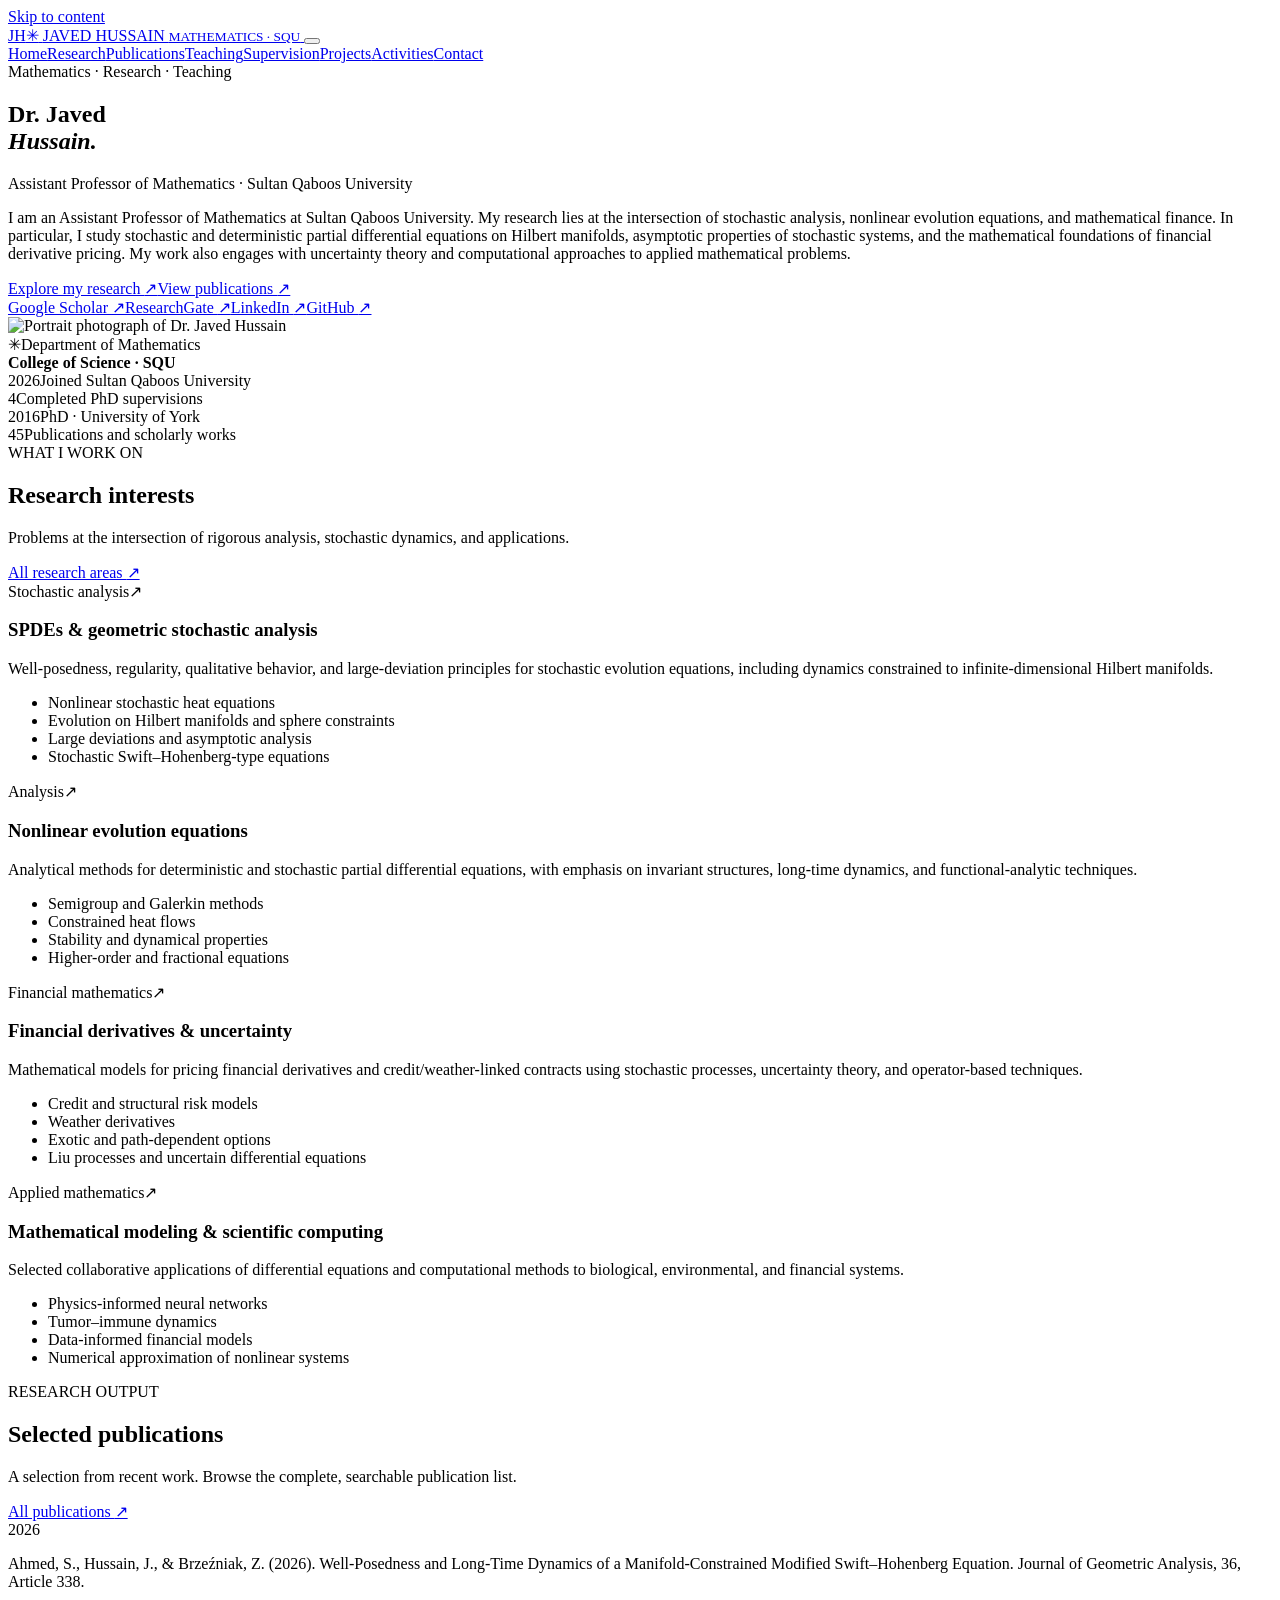
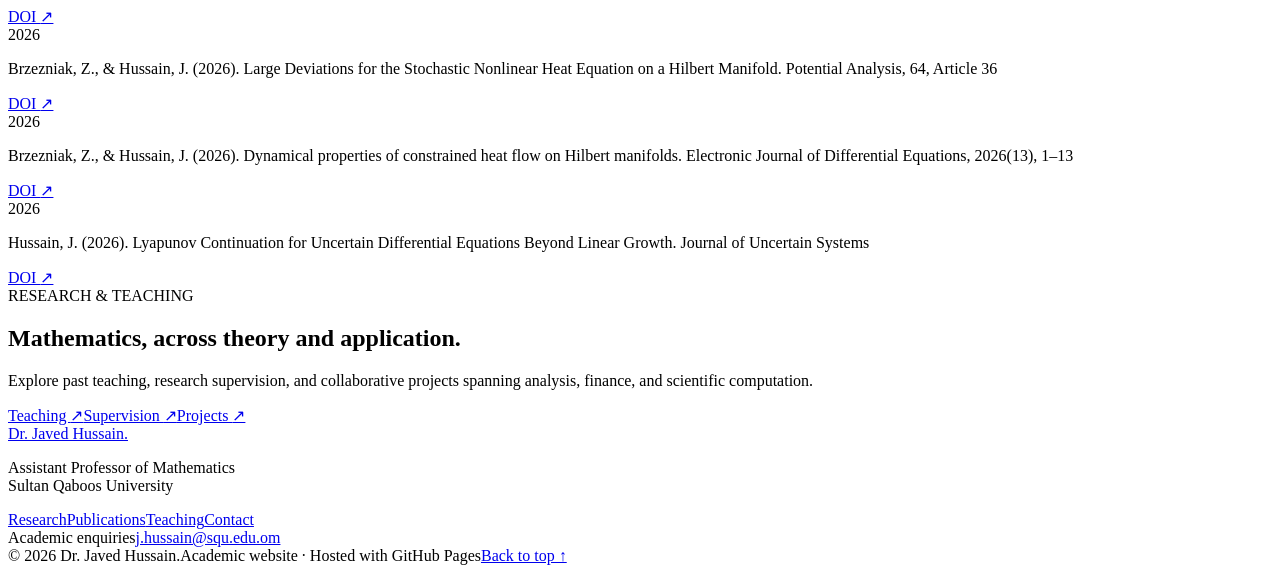
==== index.html @ 92d04ea2 "Add files via upload" ====
<!doctype html>
<html lang="en">
<head>
  <meta charset="utf-8">
  <meta name="viewport" content="width=device-width, initial-scale=1">
  <meta name="theme-color" content="#193244">
  <meta name="description" content="Academic homepage of Dr. Javed Hussain, Assistant Professor of Mathematics at Sultan Qaboos University.">
  <meta property="og:type" content="website">
  <meta property="og:title" content="Home | Dr. Javed Hussain">
  <meta property="og:description" content="Academic homepage of Dr. Javed Hussain, Assistant Professor of Mathematics at Sultan Qaboos University.">
  <meta property="og:image" content="assets/javed-photo.webp">
  <title>Home | Dr. Javed Hussain</title>
  <link rel="icon" href="assets/favicon.svg" type="image/svg+xml">
  <link rel="stylesheet" href="assets/styles.css">
  <script src="assets/main.js" defer></script>
</head>
<body>
  <a class="skip-link" href="#main">Skip to content</a>
  <header class="site-header" id="top">
    <div class="container nav-inner">
      <a class="brand" href="index.html" aria-label="Dr. Javed Hussain, home">
        <span class="brand-monogram">JH<span class="brand-star">✳</span></span>
        <span class="brand-name">JAVED HUSSAIN <small>MATHEMATICS · SQU</small></span>
      </a>
      <button class="menu-toggle" id="menu-toggle" type="button" aria-controls="primary-nav" aria-expanded="false" aria-label="Open navigation"><span></span><span></span><span></span></button>
      <nav class="primary-nav" id="primary-nav" aria-label="Primary navigation">
      <a href="index.html" aria-current="page">Home</a><a href="research.html" >Research</a><a href="publications.html" >Publications</a><a href="teaching.html" >Teaching</a><a href="supervision.html" >Supervision</a><a href="projects.html" >Projects</a><a href="activities.html" >Activities</a><a href="contact.html" >Contact</a>
      </nav>
    </div>
  </header>
  <main id="main"><section class="home-hero"><div class="container hero-grid"><div class="hero-copy"><div class="topline"><span class="live-dot"></span> Mathematics · Research · Teaching</div><h1>Dr. Javed<br><em>Hussain.</em></h1><p class="hero-role">Assistant Professor of Mathematics <span class="dotsep">·</span> Sultan Qaboos University</p><p class="hero-description">I am an Assistant Professor of Mathematics at Sultan Qaboos University. My research lies at the intersection of stochastic analysis, nonlinear evolution equations, and mathematical finance. In particular, I study stochastic and deterministic partial differential equations on Hilbert manifolds, asymptotic properties of stochastic systems, and the mathematical foundations of financial derivative pricing. My work also engages with uncertainty theory and computational approaches to applied mathematical problems.</p><div class="hero-actions"><a class="button button-dark" href="research.html">Explore my research <span aria-hidden="true">↗</span></a><a class="button button-outline" href="publications.html">View publications <span aria-hidden="true">↗</span></a></div><div class="profile-row"><a class="mini-link" target="_blank" rel="noopener noreferrer" href="https://scholar.google.com/citations?user=ZGvcNO0AAAAJ&amp;hl=en">Google Scholar <span aria-hidden="true">↗</span></a><a class="mini-link" target="_blank" rel="noopener noreferrer" href="https://www.researchgate.net/profile/Javed-Hussain-6?ev=hdr_xprf">ResearchGate <span aria-hidden="true">↗</span></a><a class="mini-link" target="_blank" rel="noopener noreferrer" href="https://pk.linkedin.com/in/javed-hussain-95b92621">LinkedIn <span aria-hidden="true">↗</span></a><a class="mini-link" target="_blank" rel="noopener noreferrer" href="https://github.com/indusraxin-hue">GitHub <span aria-hidden="true">↗</span></a></div></div><div class="hero-art"><div class="portrait-backdrop"></div><div class="portrait-frame"><img src="assets/javed-photo.webp" width="320" height="350" alt="Portrait photograph of Dr. Javed Hussain" loading="eager"></div><div class="portrait-caption"><span class="caption-mark">✳</span><span>Department of Mathematics<br><strong>College of Science · SQU</strong></span></div></div></div></section><section class="facts-strip"><div class="container fact-grid"><div class="fact"><span class="fact-big">2026</span><span>Joined Sultan Qaboos University</span></div><div class="fact"><span class="fact-big">4</span><span>Completed PhD supervisions</span></div><div class="fact"><span class="fact-big">2016</span><span>PhD · University of York</span></div><div class="fact"><span class="fact-big">45</span><span>Publications and scholarly works</span></div></div></section><section class="container section-spacing"><div class="section-head"><div><span class="eyebrow">WHAT I WORK ON</span><h2>Research interests</h2><p>Problems at the intersection of rigorous analysis, stochastic dynamics, and applications.</p></div><a class="text-link" href="research.html">All research areas <span aria-hidden="true">↗</span></a></div><div class="grid-two"><article class="topic-card" id="stochastic"><div class="topic-top"><span class="chip">Stochastic analysis</span><span class="topic-mark" aria-hidden="true">↗</span></div><h3>SPDEs &amp; geometric stochastic analysis</h3><p>Well-posedness, regularity, qualitative behavior, and large-deviation principles for stochastic evolution equations, including dynamics constrained to infinite-dimensional Hilbert manifolds.</p><ul class="check-list"><li>Nonlinear stochastic heat equations</li><li>Evolution on Hilbert manifolds and sphere constraints</li><li>Large deviations and asymptotic analysis</li><li>Stochastic Swift–Hohenberg-type equations</li></ul></article><article class="topic-card" id="evolution"><div class="topic-top"><span class="chip">Analysis</span><span class="topic-mark" aria-hidden="true">↗</span></div><h3>Nonlinear evolution equations</h3><p>Analytical methods for deterministic and stochastic partial differential equations, with emphasis on invariant structures, long-time dynamics, and functional-analytic techniques.</p><ul class="check-list"><li>Semigroup and Galerkin methods</li><li>Constrained heat flows</li><li>Stability and dynamical properties</li><li>Higher-order and fractional equations</li></ul></article><article class="topic-card" id="finance"><div class="topic-top"><span class="chip">Financial mathematics</span><span class="topic-mark" aria-hidden="true">↗</span></div><h3>Financial derivatives &amp; uncertainty</h3><p>Mathematical models for pricing financial derivatives and credit/weather-linked contracts using stochastic processes, uncertainty theory, and operator-based techniques.</p><ul class="check-list"><li>Credit and structural risk models</li><li>Weather derivatives</li><li>Exotic and path-dependent options</li><li>Liu processes and uncertain differential equations</li></ul></article><article class="topic-card" id="computing"><div class="topic-top"><span class="chip">Applied mathematics</span><span class="topic-mark" aria-hidden="true">↗</span></div><h3>Mathematical modeling &amp; scientific computing</h3><p>Selected collaborative applications of differential equations and computational methods to biological, environmental, and financial systems.</p><ul class="check-list"><li>Physics-informed neural networks</li><li>Tumor–immune dynamics</li><li>Data-informed financial models</li><li>Numerical approximation of nonlinear systems</li></ul></article></div></section><section class="section-tint"><div class="container section-spacing"><div class="section-head"><div><span class="eyebrow">RESEARCH OUTPUT</span><h2>Selected publications</h2><p>A selection from recent work. Browse the complete, searchable publication list.</p></div><a class="text-link" href="publications.html">All publications <span aria-hidden="true">↗</span></a></div><div class="pub-list"><article class="pub-entry" data-year="2026" data-search="ahmed, s., hussain, j., &amp; brzeźniak, z. (2026). well-posedness and long-time dynamics of a manifold-constrained modified swift–hohenberg equation. journal of geometric analysis, 36, article 338."><div class="pub-year">2026</div><div class="pub-main"><p>Ahmed, S., Hussain, J., &amp; Brzeźniak, Z. (2026). Well-Posedness and Long-Time Dynamics of a Manifold-Constrained Modified Swift–Hohenberg Equation. Journal of Geometric Analysis, 36, Article 338.</p><div class="entry-actions"><a class="mini-link" target="_blank" rel="noopener noreferrer" href="https://doi.org/10.1007/s12220-026-02590-y">DOI <span aria-hidden="true">↗</span></a></div></div></article><article class="pub-entry" data-year="2026" data-search="brzezniak, z., &amp; hussain, j. (2026). large deviations for the stochastic nonlinear heat equation on a hilbert manifold. potential analysis, 64, article 36"><div class="pub-year">2026</div><div class="pub-main"><p>Brzezniak, Z., &amp; Hussain, J. (2026). Large Deviations for the Stochastic Nonlinear Heat Equation on a Hilbert Manifold. Potential Analysis, 64, Article 36</p><div class="entry-actions"><a class="mini-link" target="_blank" rel="noopener noreferrer" href="https://doi.org/10.1007/s11118-025-10269-2">DOI <span aria-hidden="true">↗</span></a></div></div></article><article class="pub-entry" data-year="2026" data-search="brzezniak, z., &amp; hussain, j. (2026). dynamical properties of constrained heat flow on hilbert manifolds. electronic journal of differential equations, 2026(13), 1–13"><div class="pub-year">2026</div><div class="pub-main"><p>Brzezniak, Z., &amp; Hussain, J. (2026). Dynamical properties of constrained heat flow on Hilbert manifolds. Electronic Journal of Differential Equations, 2026(13), 1–13</p><div class="entry-actions"><a class="mini-link" target="_blank" rel="noopener noreferrer" href="https://doi.org/10.58997/ejde.2026.13">DOI <span aria-hidden="true">↗</span></a></div></div></article><article class="pub-entry" data-year="2026" data-search="hussain, j. (2026). lyapunov continuation for uncertain differential equations beyond linear growth. journal of uncertain systems"><div class="pub-year">2026</div><div class="pub-main"><p>Hussain, J. (2026). Lyapunov Continuation for Uncertain Differential Equations Beyond Linear Growth. Journal of Uncertain Systems</p><div class="entry-actions"><a class="mini-link" target="_blank" rel="noopener noreferrer" href="https://doi.org/10.1142/S1752890926500212">DOI <span aria-hidden="true">↗</span></a></div></div></article></div></div></section><section class="container section-spacing"><div class="split-callout"><div><span class="eyebrow">RESEARCH & TEACHING</span><h2>Mathematics, across theory and application.</h2><p>Explore past teaching, research supervision, and collaborative projects spanning analysis, finance, and scientific computation.</p></div><div class="callout-links"><a class="callout-link" href="teaching.html">Teaching <span aria-hidden="true">↗</span></a><a class="callout-link" href="supervision.html">Supervision <span aria-hidden="true">↗</span></a><a class="callout-link" href="projects.html">Projects <span aria-hidden="true">↗</span></a></div></div></section></main>
  <footer class="site-footer">
    <div class="container footer-top"><div><a class="footer-name" href="index.html">Dr. Javed Hussain<span class="dot">.</span></a><p>Assistant Professor of Mathematics<br>Sultan Qaboos University</p></div><div class="footer-links"><a href="research.html">Research</a><a href="publications.html">Publications</a><a href="teaching.html">Teaching</a><a href="contact.html">Contact</a></div><div class="footer-contact"><span>Academic enquiries</span><a href="mailto:j.hussain@squ.edu.om">j.hussain@squ.edu.om</a></div></div>
    <div class="container footer-bottom"><span>© <span id="year">2026</span> Dr. Javed Hussain.</span><span>Academic website · Hosted with GitHub Pages</span><a href="#top">Back to top ↑</a></div>
  </footer>
</body>
</html>
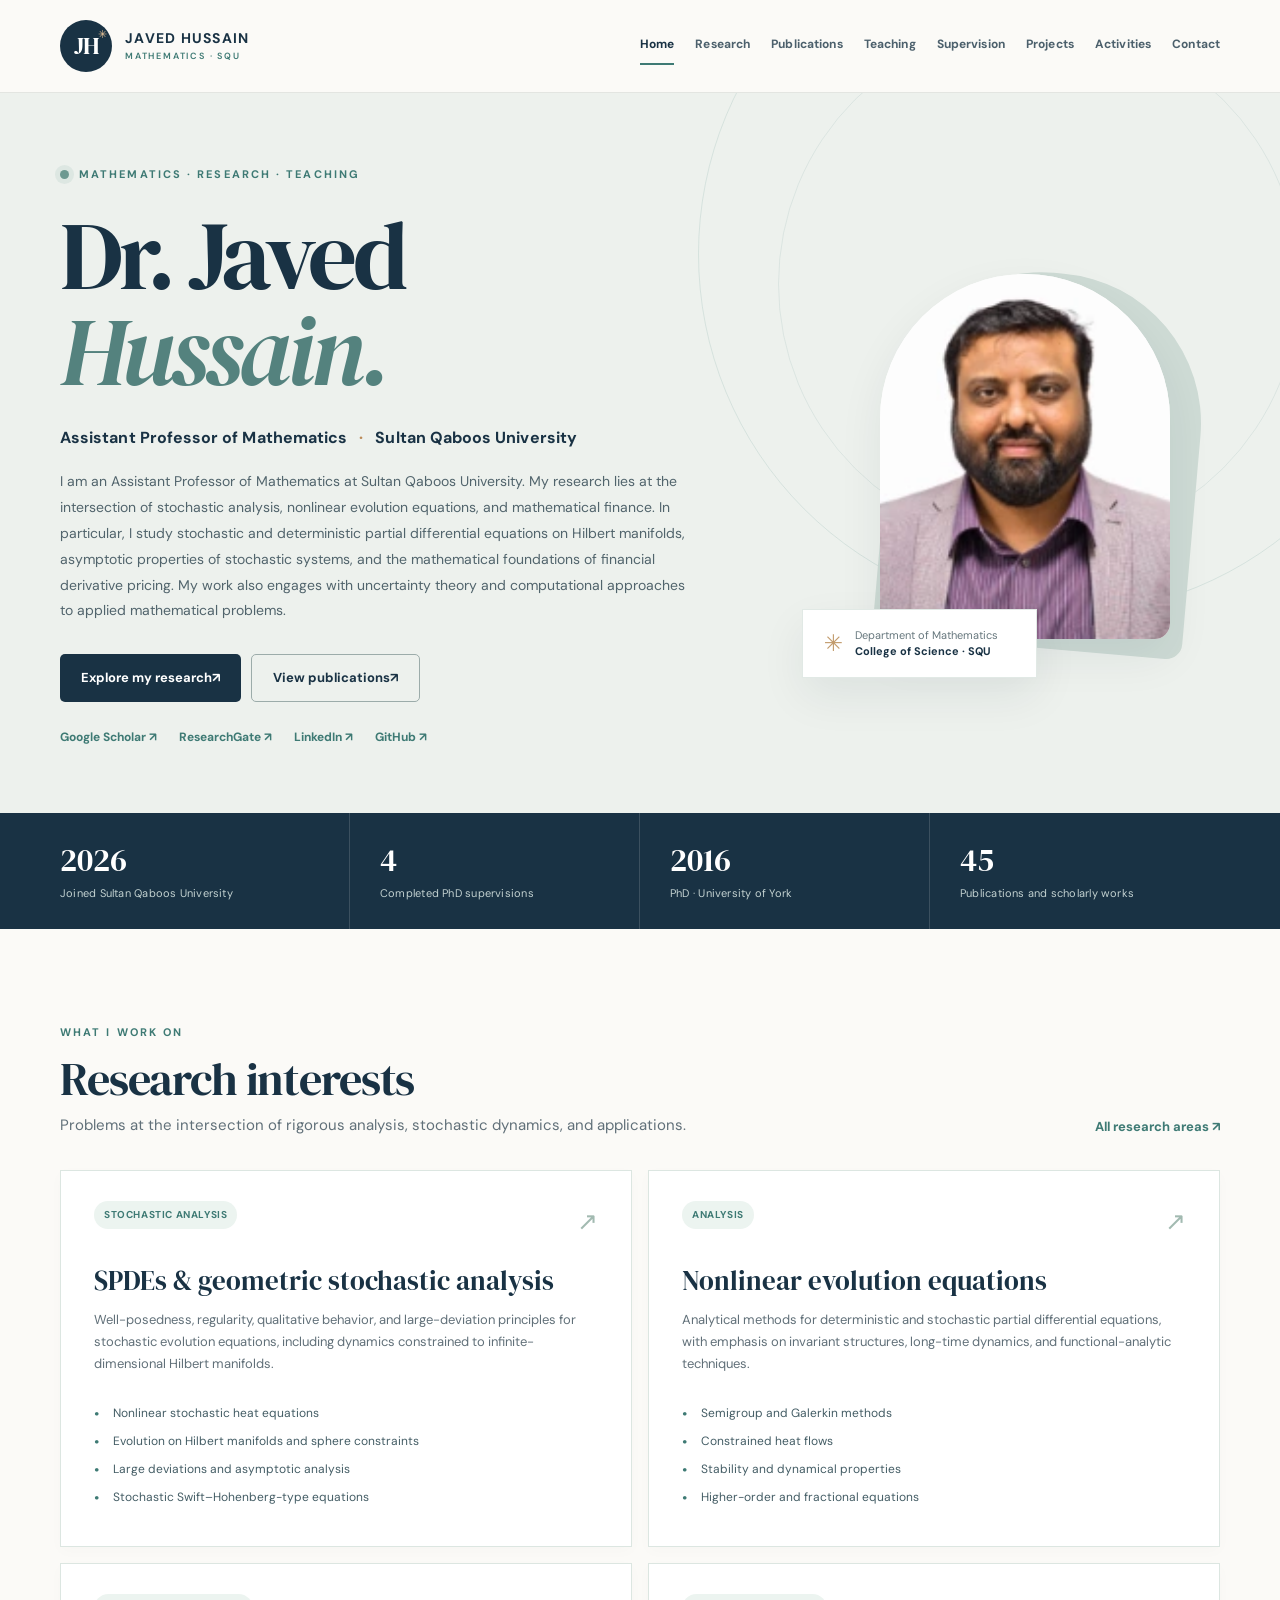
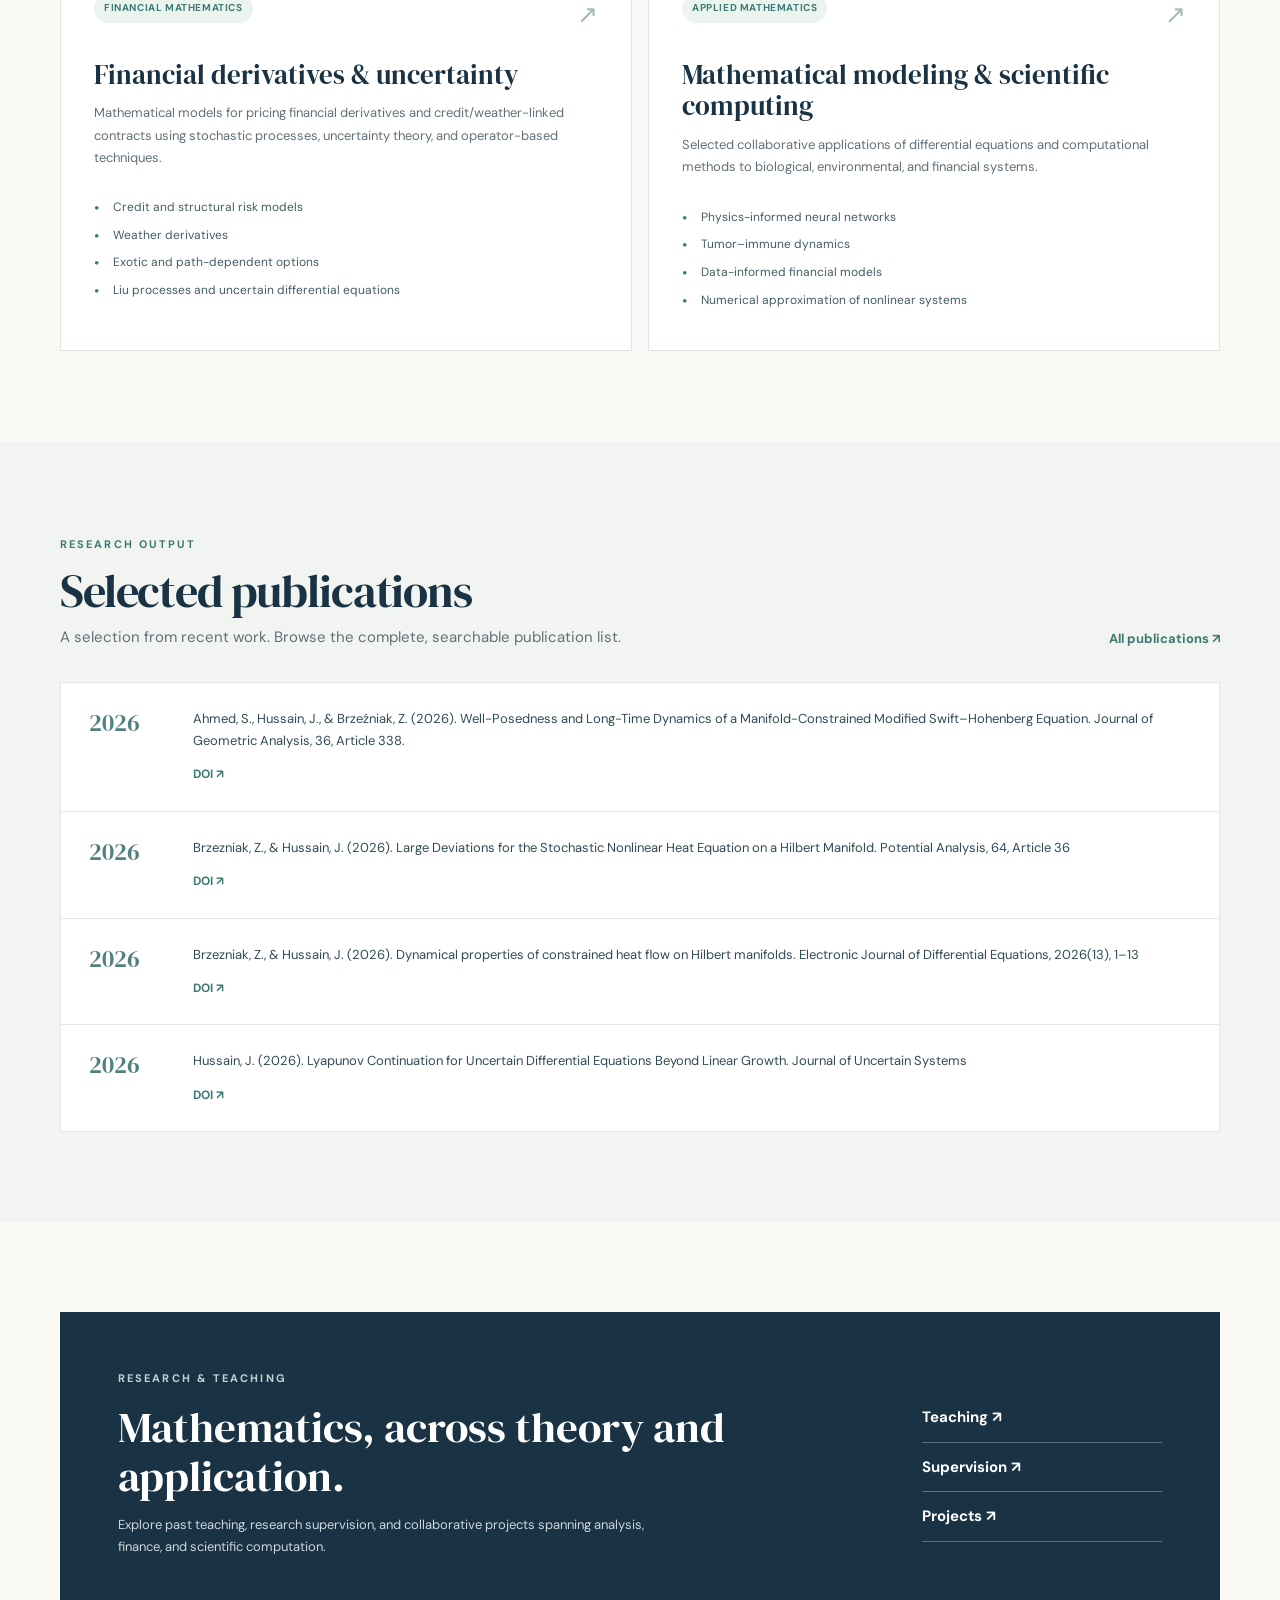
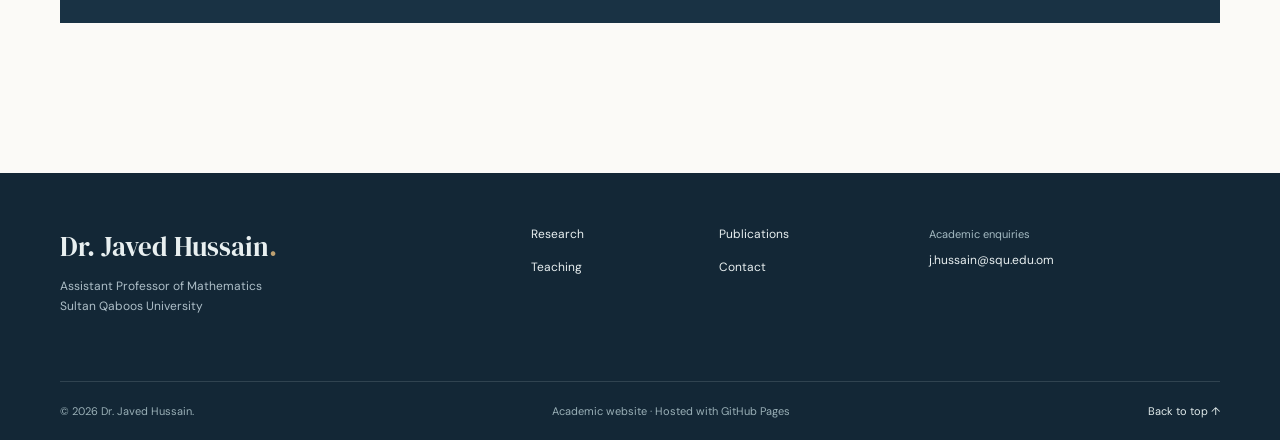
==== commit 1dbf6fc3: "Add files via upload" ====
--- a/index.html
+++ b/index.html
@@ -8,11 +8,11 @@
   <meta property="og:type" content="website">
   <meta property="og:title" content="Home | Dr. Javed Hussain">
   <meta property="og:description" content="Academic homepage of Dr. Javed Hussain, Assistant Professor of Mathematics at Sultan Qaboos University.">
-  <meta property="og:image" content="assets/javed-photo.webp">
+  <meta property="og:image" content="./javed-photo.webp">
   <title>Home | Dr. Javed Hussain</title>
-  <link rel="icon" href="assets/favicon.svg" type="image/svg+xml">
-  <link rel="stylesheet" href="assets/styles.css">
-  <script src="assets/main.js" defer></script>
+  <link rel="icon" href="./favicon.svg" type="image/svg+xml">
+  <link rel="stylesheet" href="./styles.css">
+  <script src="./main.js" defer></script>
 </head>
 <body>
   <a class="skip-link" href="#main">Skip to content</a>
@@ -28,7 +28,7 @@
       </nav>
     </div>
   </header>
-  <main id="main"><section class="home-hero"><div class="container hero-grid"><div class="hero-copy"><div class="topline"><span class="live-dot"></span> Mathematics · Research · Teaching</div><h1>Dr. Javed<br><em>Hussain.</em></h1><p class="hero-role">Assistant Professor of Mathematics <span class="dotsep">·</span> Sultan Qaboos University</p><p class="hero-description">I am an Assistant Professor of Mathematics at Sultan Qaboos University. My research lies at the intersection of stochastic analysis, nonlinear evolution equations, and mathematical finance. In particular, I study stochastic and deterministic partial differential equations on Hilbert manifolds, asymptotic properties of stochastic systems, and the mathematical foundations of financial derivative pricing. My work also engages with uncertainty theory and computational approaches to applied mathematical problems.</p><div class="hero-actions"><a class="button button-dark" href="research.html">Explore my research <span aria-hidden="true">↗</span></a><a class="button button-outline" href="publications.html">View publications <span aria-hidden="true">↗</span></a></div><div class="profile-row"><a class="mini-link" target="_blank" rel="noopener noreferrer" href="https://scholar.google.com/citations?user=ZGvcNO0AAAAJ&amp;hl=en">Google Scholar <span aria-hidden="true">↗</span></a><a class="mini-link" target="_blank" rel="noopener noreferrer" href="https://www.researchgate.net/profile/Javed-Hussain-6?ev=hdr_xprf">ResearchGate <span aria-hidden="true">↗</span></a><a class="mini-link" target="_blank" rel="noopener noreferrer" href="https://pk.linkedin.com/in/javed-hussain-95b92621">LinkedIn <span aria-hidden="true">↗</span></a><a class="mini-link" target="_blank" rel="noopener noreferrer" href="https://github.com/indusraxin-hue">GitHub <span aria-hidden="true">↗</span></a></div></div><div class="hero-art"><div class="portrait-backdrop"></div><div class="portrait-frame"><img src="assets/javed-photo.webp" width="320" height="350" alt="Portrait photograph of Dr. Javed Hussain" loading="eager"></div><div class="portrait-caption"><span class="caption-mark">✳</span><span>Department of Mathematics<br><strong>College of Science · SQU</strong></span></div></div></div></section><section class="facts-strip"><div class="container fact-grid"><div class="fact"><span class="fact-big">2026</span><span>Joined Sultan Qaboos University</span></div><div class="fact"><span class="fact-big">4</span><span>Completed PhD supervisions</span></div><div class="fact"><span class="fact-big">2016</span><span>PhD · University of York</span></div><div class="fact"><span class="fact-big">45</span><span>Publications and scholarly works</span></div></div></section><section class="container section-spacing"><div class="section-head"><div><span class="eyebrow">WHAT I WORK ON</span><h2>Research interests</h2><p>Problems at the intersection of rigorous analysis, stochastic dynamics, and applications.</p></div><a class="text-link" href="research.html">All research areas <span aria-hidden="true">↗</span></a></div><div class="grid-two"><article class="topic-card" id="stochastic"><div class="topic-top"><span class="chip">Stochastic analysis</span><span class="topic-mark" aria-hidden="true">↗</span></div><h3>SPDEs &amp; geometric stochastic analysis</h3><p>Well-posedness, regularity, qualitative behavior, and large-deviation principles for stochastic evolution equations, including dynamics constrained to infinite-dimensional Hilbert manifolds.</p><ul class="check-list"><li>Nonlinear stochastic heat equations</li><li>Evolution on Hilbert manifolds and sphere constraints</li><li>Large deviations and asymptotic analysis</li><li>Stochastic Swift–Hohenberg-type equations</li></ul></article><article class="topic-card" id="evolution"><div class="topic-top"><span class="chip">Analysis</span><span class="topic-mark" aria-hidden="true">↗</span></div><h3>Nonlinear evolution equations</h3><p>Analytical methods for deterministic and stochastic partial differential equations, with emphasis on invariant structures, long-time dynamics, and functional-analytic techniques.</p><ul class="check-list"><li>Semigroup and Galerkin methods</li><li>Constrained heat flows</li><li>Stability and dynamical properties</li><li>Higher-order and fractional equations</li></ul></article><article class="topic-card" id="finance"><div class="topic-top"><span class="chip">Financial mathematics</span><span class="topic-mark" aria-hidden="true">↗</span></div><h3>Financial derivatives &amp; uncertainty</h3><p>Mathematical models for pricing financial derivatives and credit/weather-linked contracts using stochastic processes, uncertainty theory, and operator-based techniques.</p><ul class="check-list"><li>Credit and structural risk models</li><li>Weather derivatives</li><li>Exotic and path-dependent options</li><li>Liu processes and uncertain differential equations</li></ul></article><article class="topic-card" id="computing"><div class="topic-top"><span class="chip">Applied mathematics</span><span class="topic-mark" aria-hidden="true">↗</span></div><h3>Mathematical modeling &amp; scientific computing</h3><p>Selected collaborative applications of differential equations and computational methods to biological, environmental, and financial systems.</p><ul class="check-list"><li>Physics-informed neural networks</li><li>Tumor–immune dynamics</li><li>Data-informed financial models</li><li>Numerical approximation of nonlinear systems</li></ul></article></div></section><section class="section-tint"><div class="container section-spacing"><div class="section-head"><div><span class="eyebrow">RESEARCH OUTPUT</span><h2>Selected publications</h2><p>A selection from recent work. Browse the complete, searchable publication list.</p></div><a class="text-link" href="publications.html">All publications <span aria-hidden="true">↗</span></a></div><div class="pub-list"><article class="pub-entry" data-year="2026" data-search="ahmed, s., hussain, j., &amp; brzeźniak, z. (2026). well-posedness and long-time dynamics of a manifold-constrained modified swift–hohenberg equation. journal of geometric analysis, 36, article 338."><div class="pub-year">2026</div><div class="pub-main"><p>Ahmed, S., Hussain, J., &amp; Brzeźniak, Z. (2026). Well-Posedness and Long-Time Dynamics of a Manifold-Constrained Modified Swift–Hohenberg Equation. Journal of Geometric Analysis, 36, Article 338.</p><div class="entry-actions"><a class="mini-link" target="_blank" rel="noopener noreferrer" href="https://doi.org/10.1007/s12220-026-02590-y">DOI <span aria-hidden="true">↗</span></a></div></div></article><article class="pub-entry" data-year="2026" data-search="brzezniak, z., &amp; hussain, j. (2026). large deviations for the stochastic nonlinear heat equation on a hilbert manifold. potential analysis, 64, article 36"><div class="pub-year">2026</div><div class="pub-main"><p>Brzezniak, Z., &amp; Hussain, J. (2026). Large Deviations for the Stochastic Nonlinear Heat Equation on a Hilbert Manifold. Potential Analysis, 64, Article 36</p><div class="entry-actions"><a class="mini-link" target="_blank" rel="noopener noreferrer" href="https://doi.org/10.1007/s11118-025-10269-2">DOI <span aria-hidden="true">↗</span></a></div></div></article><article class="pub-entry" data-year="2026" data-search="brzezniak, z., &amp; hussain, j. (2026). dynamical properties of constrained heat flow on hilbert manifolds. electronic journal of differential equations, 2026(13), 1–13"><div class="pub-year">2026</div><div class="pub-main"><p>Brzezniak, Z., &amp; Hussain, J. (2026). Dynamical properties of constrained heat flow on Hilbert manifolds. Electronic Journal of Differential Equations, 2026(13), 1–13</p><div class="entry-actions"><a class="mini-link" target="_blank" rel="noopener noreferrer" href="https://doi.org/10.58997/ejde.2026.13">DOI <span aria-hidden="true">↗</span></a></div></div></article><article class="pub-entry" data-year="2026" data-search="hussain, j. (2026). lyapunov continuation for uncertain differential equations beyond linear growth. journal of uncertain systems"><div class="pub-year">2026</div><div class="pub-main"><p>Hussain, J. (2026). Lyapunov Continuation for Uncertain Differential Equations Beyond Linear Growth. Journal of Uncertain Systems</p><div class="entry-actions"><a class="mini-link" target="_blank" rel="noopener noreferrer" href="https://doi.org/10.1142/S1752890926500212">DOI <span aria-hidden="true">↗</span></a></div></div></article></div></div></section><section class="container section-spacing"><div class="split-callout"><div><span class="eyebrow">RESEARCH & TEACHING</span><h2>Mathematics, across theory and application.</h2><p>Explore past teaching, research supervision, and collaborative projects spanning analysis, finance, and scientific computation.</p></div><div class="callout-links"><a class="callout-link" href="teaching.html">Teaching <span aria-hidden="true">↗</span></a><a class="callout-link" href="supervision.html">Supervision <span aria-hidden="true">↗</span></a><a class="callout-link" href="projects.html">Projects <span aria-hidden="true">↗</span></a></div></div></section></main>
+  <main id="main"><section class="home-hero"><div class="container hero-grid"><div class="hero-copy"><div class="topline"><span class="live-dot"></span> Mathematics · Research · Teaching</div><h1>Dr. Javed<br><em>Hussain.</em></h1><p class="hero-role">Assistant Professor of Mathematics <span class="dotsep">·</span> Sultan Qaboos University</p><p class="hero-description">I am an Assistant Professor of Mathematics at Sultan Qaboos University. My research lies at the intersection of stochastic analysis, nonlinear evolution equations, and mathematical finance. In particular, I study stochastic and deterministic partial differential equations on Hilbert manifolds, asymptotic properties of stochastic systems, and the mathematical foundations of financial derivative pricing. My work also engages with uncertainty theory and computational approaches to applied mathematical problems.</p><div class="hero-actions"><a class="button button-dark" href="research.html">Explore my research <span aria-hidden="true">↗</span></a><a class="button button-outline" href="publications.html">View publications <span aria-hidden="true">↗</span></a></div><div class="profile-row"><a class="mini-link" target="_blank" rel="noopener noreferrer" href="https://scholar.google.com/citations?user=ZGvcNO0AAAAJ&amp;hl=en">Google Scholar <span aria-hidden="true">↗</span></a><a class="mini-link" target="_blank" rel="noopener noreferrer" href="https://www.researchgate.net/profile/Javed-Hussain-6?ev=hdr_xprf">ResearchGate <span aria-hidden="true">↗</span></a><a class="mini-link" target="_blank" rel="noopener noreferrer" href="https://pk.linkedin.com/in/javed-hussain-95b92621">LinkedIn <span aria-hidden="true">↗</span></a><a class="mini-link" target="_blank" rel="noopener noreferrer" href="https://github.com/indusraxin-hue">GitHub <span aria-hidden="true">↗</span></a></div></div><div class="hero-art"><div class="portrait-backdrop"></div><div class="portrait-frame"><img src="./javed-photo.webp" width="320" height="350" alt="Portrait photograph of Dr. Javed Hussain" loading="eager"></div><div class="portrait-caption"><span class="caption-mark">✳</span><span>Department of Mathematics<br><strong>College of Science · SQU</strong></span></div></div></div></section><section class="facts-strip"><div class="container fact-grid"><div class="fact"><span class="fact-big">2026</span><span>Joined Sultan Qaboos University</span></div><div class="fact"><span class="fact-big">4</span><span>Completed PhD supervisions</span></div><div class="fact"><span class="fact-big">2016</span><span>PhD · University of York</span></div><div class="fact"><span class="fact-big">45</span><span>Publications and scholarly works</span></div></div></section><section class="container section-spacing"><div class="section-head"><div><span class="eyebrow">WHAT I WORK ON</span><h2>Research interests</h2><p>Problems at the intersection of rigorous analysis, stochastic dynamics, and applications.</p></div><a class="text-link" href="research.html">All research areas <span aria-hidden="true">↗</span></a></div><div class="grid-two"><article class="topic-card" id="stochastic"><div class="topic-top"><span class="chip">Stochastic analysis</span><span class="topic-mark" aria-hidden="true">↗</span></div><h3>SPDEs &amp; geometric stochastic analysis</h3><p>Well-posedness, regularity, qualitative behavior, and large-deviation principles for stochastic evolution equations, including dynamics constrained to infinite-dimensional Hilbert manifolds.</p><ul class="check-list"><li>Nonlinear stochastic heat equations</li><li>Evolution on Hilbert manifolds and sphere constraints</li><li>Large deviations and asymptotic analysis</li><li>Stochastic Swift–Hohenberg-type equations</li></ul></article><article class="topic-card" id="evolution"><div class="topic-top"><span class="chip">Analysis</span><span class="topic-mark" aria-hidden="true">↗</span></div><h3>Nonlinear evolution equations</h3><p>Analytical methods for deterministic and stochastic partial differential equations, with emphasis on invariant structures, long-time dynamics, and functional-analytic techniques.</p><ul class="check-list"><li>Semigroup and Galerkin methods</li><li>Constrained heat flows</li><li>Stability and dynamical properties</li><li>Higher-order and fractional equations</li></ul></article><article class="topic-card" id="finance"><div class="topic-top"><span class="chip">Financial mathematics</span><span class="topic-mark" aria-hidden="true">↗</span></div><h3>Financial derivatives &amp; uncertainty</h3><p>Mathematical models for pricing financial derivatives and credit/weather-linked contracts using stochastic processes, uncertainty theory, and operator-based techniques.</p><ul class="check-list"><li>Credit and structural risk models</li><li>Weather derivatives</li><li>Exotic and path-dependent options</li><li>Liu processes and uncertain differential equations</li></ul></article><article class="topic-card" id="computing"><div class="topic-top"><span class="chip">Applied mathematics</span><span class="topic-mark" aria-hidden="true">↗</span></div><h3>Mathematical modeling &amp; scientific computing</h3><p>Selected collaborative applications of differential equations and computational methods to biological, environmental, and financial systems.</p><ul class="check-list"><li>Physics-informed neural networks</li><li>Tumor–immune dynamics</li><li>Data-informed financial models</li><li>Numerical approximation of nonlinear systems</li></ul></article></div></section><section class="section-tint"><div class="container section-spacing"><div class="section-head"><div><span class="eyebrow">RESEARCH OUTPUT</span><h2>Selected publications</h2><p>A selection from recent work. Browse the complete, searchable publication list.</p></div><a class="text-link" href="publications.html">All publications <span aria-hidden="true">↗</span></a></div><div class="pub-list"><article class="pub-entry" data-year="2026" data-search="ahmed, s., hussain, j., &amp; brzeźniak, z. (2026). well-posedness and long-time dynamics of a manifold-constrained modified swift–hohenberg equation. journal of geometric analysis, 36, article 338."><div class="pub-year">2026</div><div class="pub-main"><p>Ahmed, S., Hussain, J., &amp; Brzeźniak, Z. (2026). Well-Posedness and Long-Time Dynamics of a Manifold-Constrained Modified Swift–Hohenberg Equation. Journal of Geometric Analysis, 36, Article 338.</p><div class="entry-actions"><a class="mini-link" target="_blank" rel="noopener noreferrer" href="https://doi.org/10.1007/s12220-026-02590-y">DOI <span aria-hidden="true">↗</span></a></div></div></article><article class="pub-entry" data-year="2026" data-search="brzezniak, z., &amp; hussain, j. (2026). large deviations for the stochastic nonlinear heat equation on a hilbert manifold. potential analysis, 64, article 36"><div class="pub-year">2026</div><div class="pub-main"><p>Brzezniak, Z., &amp; Hussain, J. (2026). Large Deviations for the Stochastic Nonlinear Heat Equation on a Hilbert Manifold. Potential Analysis, 64, Article 36</p><div class="entry-actions"><a class="mini-link" target="_blank" rel="noopener noreferrer" href="https://doi.org/10.1007/s11118-025-10269-2">DOI <span aria-hidden="true">↗</span></a></div></div></article><article class="pub-entry" data-year="2026" data-search="brzezniak, z., &amp; hussain, j. (2026). dynamical properties of constrained heat flow on hilbert manifolds. electronic journal of differential equations, 2026(13), 1–13"><div class="pub-year">2026</div><div class="pub-main"><p>Brzezniak, Z., &amp; Hussain, J. (2026). Dynamical properties of constrained heat flow on Hilbert manifolds. Electronic Journal of Differential Equations, 2026(13), 1–13</p><div class="entry-actions"><a class="mini-link" target="_blank" rel="noopener noreferrer" href="https://doi.org/10.58997/ejde.2026.13">DOI <span aria-hidden="true">↗</span></a></div></div></article><article class="pub-entry" data-year="2026" data-search="hussain, j. (2026). lyapunov continuation for uncertain differential equations beyond linear growth. journal of uncertain systems"><div class="pub-year">2026</div><div class="pub-main"><p>Hussain, J. (2026). Lyapunov Continuation for Uncertain Differential Equations Beyond Linear Growth. Journal of Uncertain Systems</p><div class="entry-actions"><a class="mini-link" target="_blank" rel="noopener noreferrer" href="https://doi.org/10.1142/S1752890926500212">DOI <span aria-hidden="true">↗</span></a></div></div></article></div></div></section><section class="container section-spacing"><div class="split-callout"><div><span class="eyebrow">RESEARCH & TEACHING</span><h2>Mathematics, across theory and application.</h2><p>Explore past teaching, research supervision, and collaborative projects spanning analysis, finance, and scientific computation.</p></div><div class="callout-links"><a class="callout-link" href="teaching.html">Teaching <span aria-hidden="true">↗</span></a><a class="callout-link" href="supervision.html">Supervision <span aria-hidden="true">↗</span></a><a class="callout-link" href="projects.html">Projects <span aria-hidden="true">↗</span></a></div></div></section></main>
   <footer class="site-footer">
     <div class="container footer-top"><div><a class="footer-name" href="index.html">Dr. Javed Hussain<span class="dot">.</span></a><p>Assistant Professor of Mathematics<br>Sultan Qaboos University</p></div><div class="footer-links"><a href="research.html">Research</a><a href="publications.html">Publications</a><a href="teaching.html">Teaching</a><a href="contact.html">Contact</a></div><div class="footer-contact"><span>Academic enquiries</span><a href="mailto:j.hussain@squ.edu.om">j.hussain@squ.edu.om</a></div></div>
     <div class="container footer-bottom"><span>© <span id="year">2026</span> Dr. Javed Hussain.</span><span>Academic website · Hosted with GitHub Pages</span><a href="#top">Back to top ↑</a></div>
--- a/styles.css
+++ b/styles.css
@@ -0,0 +1,13 @@
+@import url('https://fonts.googleapis.com/css2?family=DM+Sans:wght@400;500;600;700&family=DM+Serif+Display:ital@0;1&display=swap');
+:root{--ink:#193244;--inkdeep:#132736;--paper:#fbfaf7;--white:#fff;--muted:#617079;--line:#dce2e1;--accent:#3e7a74;--accent2:#bb8b59;--tint:#f1f4f0;--shadow:0 18px 46px rgba(17,43,54,.07);--serif:'DM Serif Display',Georgia,serif;--sans:'DM Sans',system-ui,-apple-system,Segoe UI,sans-serif}
+*{box-sizing:border-box}html{scroll-behavior:smooth}body{margin:0;font-family:var(--sans);font-size:15px;line-height:1.65;background:var(--paper);color:var(--ink);-webkit-font-smoothing:antialiased}a{color:inherit;text-decoration:none}a:hover{color:var(--accent)}button,input,select{font:inherit}button{cursor:pointer}img{max-width:100%;height:auto}.container{width:min(1160px,calc(100% - 88px));margin-inline:auto}.skip-link{position:absolute;z-index:999;left:12px;top:-80px;padding:12px 20px;background:#fff}.skip-link:focus{top:8px}
+.site-header{position:relative;z-index:10;background:rgba(251,250,247,.97);border-bottom:1px solid #e3e5e1}.nav-inner{height:92px;display:flex;align-items:center;justify-content:space-between;gap:24px}.brand{display:flex;align-items:center;gap:13px;flex-shrink:0}.brand-monogram{display:grid;place-items:center;position:relative;font-family:var(--serif);font-size:24px;color:#fff;width:52px;height:52px;background:var(--ink);border-radius:50%;letter-spacing:-1px}.brand-star{font-family:var(--sans);font-size:11px;position:absolute;color:#edc79a;right:6px;top:5px}.brand-name{font-weight:700;font-size:14px;letter-spacing:.09em;line-height:1.5}.brand-name small{display:block;font-size:9px;font-weight:600;letter-spacing:.2em;color:var(--accent);margin-top:1px}.primary-nav{display:flex;align-items:center;gap:21px}.primary-nav a{font-size:12px;font-weight:700;letter-spacing:.01em;color:#4c606c;white-space:nowrap;padding:8px 0;border-bottom:2px solid transparent}.primary-nav a:hover,.primary-nav a[aria-current="page"]{color:var(--ink);border-bottom-color:var(--accent)}.menu-toggle{display:none;background:none;border:0;padding:12px}.menu-toggle span{display:block;width:24px;height:2px;background:var(--ink);margin:5px 0}
+.home-hero{background:#edf1ed;overflow:hidden;position:relative}.home-hero:before{content:"";position:absolute;right:-140px;top:-200px;width:720px;height:720px;border-radius:50%;border:1px solid rgba(60,121,115,.13)}.home-hero:after{content:"";position:absolute;right:-20px;top:-70px;width:520px;height:520px;border-radius:50%;border:1px solid rgba(60,121,115,.1)}.hero-grid{min-height:610px;display:grid;grid-template-columns:minmax(0,1.3fr) minmax(280px,.7fr);gap:45px;align-items:center;padding-block:72px 65px}.hero-copy{position:relative;z-index:2}.topline,.eyebrow{font-size:11px;letter-spacing:.19em;color:var(--accent);font-weight:700;text-transform:uppercase}.topline{display:flex;gap:10px;align-items:center}.live-dot{width:9px;height:9px;border-radius:50%;background:#6e9991;display:inline-block;box-shadow:0 0 0 5px rgba(110,153,145,.12)}h1,h2,h3,p{margin-top:0}h1,h2,h3{font-weight:400}h1,h2{font-family:var(--serif)}.hero-copy h1{font-size:clamp(68px,7.6vw,112px);letter-spacing:-.045em;line-height:.98;margin:25px 0 25px}.hero-copy h1 em{font-weight:400;color:#54827e}.hero-role{font-size:16px;font-weight:700;letter-spacing:.004em;line-height:1.7;margin-bottom:18px}.dotsep{color:var(--accent2);padding-inline:8px}.hero-description{max-width:630px;color:#51646c;line-height:1.85;font-size:14px}.hero-actions{display:flex;gap:10px;flex-wrap:wrap;margin-top:30px}.button{display:inline-flex;align-items:center;justify-content:center;border-radius:5px;padding:12px 21px;font-size:13px;font-weight:700;min-height:47px;transition:transform .2s,background .2s,border-color .2s}.button:hover{transform:translateY(-2px)}.button-dark{background:var(--ink);color:#fff}.button-dark:hover{color:#fff;background:#315b60}.button-outline{border:1px solid #9cacaa;color:var(--ink)}.button-outline:hover{border-color:var(--accent)}.profile-row{display:flex;flex-wrap:wrap;gap:22px;margin-top:26px}.mini-link{color:var(--accent);font-weight:700;font-size:12px}.mini-link:hover{color:#214d4e;text-decoration:underline;text-underline-offset:4px}.hero-art{height:440px;position:relative;display:grid;place-items:center;z-index:1}.portrait-backdrop{position:absolute;z-index:0;width:310px;height:375px;background:#cedbd5;border-radius:150px 150px 16px 16px;transform:rotate(5deg) translate(18px,2px)}.portrait-frame{position:relative;z-index:1;width:290px;height:365px;overflow:hidden;border-radius:150px 150px 16px 16px;background:#fff;box-shadow:var(--shadow);display:flex;align-items:flex-end;justify-content:center}.portrait-frame img{width:100%;height:100%;object-fit:cover;object-position:center top}.portrait-caption{z-index:2;position:absolute;bottom:-2px;left:-28px;display:flex;align-items:center;gap:12px;background:#fff;border:1px solid #e1e9e5;padding:17px 21px;box-shadow:var(--shadow);font-size:11px;line-height:1.45;color:#66777d;min-width:235px}.portrait-caption strong{color:var(--ink)}.caption-mark{color:#c29b6c;font-size:23px}.facts-strip{background:#193244;color:#dce8e8}.fact-grid{display:grid;grid-template-columns:repeat(4,1fr)}.fact{padding:27px 30px;border-right:1px solid rgba(255,255,255,.15);display:flex;flex-direction:column;gap:4px}.fact:first-child{padding-left:0}.fact:last-child{border-right:0}.fact-big{font-family:var(--serif);font-size:32px;color:#fff;line-height:1.25}.fact>span:last-child{font-size:11px;letter-spacing:.02em;color:#c2d1d0}
+.section-spacing{padding-block:90px}.compact-top{padding-top:22px}.section-head{display:flex;align-items:flex-end;justify-content:space-between;gap:20px;margin-bottom:32px}.section-head h2{font-size:clamp(34px,3.6vw,51px);line-height:1.12;letter-spacing:-.025em;margin:10px 0 8px}.section-head p{color:var(--muted);margin:0;max-width:630px}.text-link{color:var(--accent);font-size:13px;font-weight:700;white-space:nowrap}.text-link:hover{text-decoration:underline;text-underline-offset:5px}.grid-two{display:grid;grid-template-columns:repeat(2,minmax(0,1fr));gap:16px}.grid-gap-large{margin-top:22px;gap:20px}.topic-card,.project-card{background:#fff;border:1px solid #dce6e1;padding:30px 33px 31px;min-height:285px;box-shadow:0 4px 14px rgba(15,52,60,.02)}.topic-card:hover,.project-card:hover{border-color:#b3c7c2;box-shadow:var(--shadow)}.topic-top{display:flex;justify-content:space-between;align-items:start}.chip{display:inline-flex;align-items:center;color:var(--accent);background:#ecf4f0;border-radius:30px;font-size:10px;letter-spacing:.06em;font-weight:700;text-transform:uppercase;padding:6px 10px}.topic-mark{font-family:Georgia,serif;color:#a2bab1;font-size:25px}.topic-card h3,.project-card h3{font-family:var(--serif);font-size:27px;line-height:1.18;margin:23px 0 12px}.topic-card p,.project-card p{color:var(--muted);font-size:13px;line-height:1.7}.check-list{padding:8px 0 0;margin:0;list-style:none}.check-list li{font-size:12px;margin:8px 0;color:#445d65;padding-left:19px;position:relative}.check-list li:before{content:'·';position:absolute;left:0;font-weight:700;color:var(--accent);font-size:22px;top:-8px}.section-tint{background:var(--tint)}.pub-list{background:#fff;border:1px solid #e0e7e4}.pub-entry{display:grid;grid-template-columns:82px 1fr;gap:22px;padding:25px 28px;border-bottom:1px solid #e4e9e6}.pub-entry:last-child{border-bottom:0}.pub-year{color:#50817e;font-family:var(--serif);font-size:24px;line-height:1.25}.pub-main p{font-size:13px;line-height:1.7;margin:0;color:#314b57}.entry-actions{margin-top:9px}.split-callout{background:#193244;color:#fff;padding:53px 58px;display:flex;align-items:center;justify-content:space-between;gap:60px}.split-callout .eyebrow{color:#bdd7cf}.split-callout h2{font-size:43px;line-height:1.14;margin:12px 0 14px}.split-callout p{color:#ccd8dd;font-size:13px;max-width:550px}.split-callout .button-dark{background:#f3efe5;color:var(--ink);white-space:nowrap}.split-callout .button-dark:hover{background:#fff}.callout-links{min-width:240px}.callout-link{display:block;border-bottom:1px solid rgba(255,255,255,.3);padding:12px 0;font-weight:700;font-size:15px}.callout-link:hover{color:#bcd9d1}
+.page-intro{padding-block:78px 55px;border-bottom:1px solid var(--line)}.page-intro h1{font-size:clamp(53px,6.8vw,91px);line-height:1.07;letter-spacing:-.04em;margin:14px 0 21px}.page-intro p{color:var(--muted);font-size:16px;max-width:790px;line-height:1.8}.two-lists{display:grid;grid-template-columns:repeat(2,minmax(0,1fr));gap:72px}.subsection-label{font-size:17px;font-weight:700;font-family:var(--sans);margin:0 0 20px}.timeline{border-top:1px solid var(--line)}.timeline-item{display:grid;grid-template-columns:100px 1fr;gap:18px;padding:19px 0;border-bottom:1px solid var(--line)}.timeline-date{font-size:12px;font-weight:700;color:var(--accent)}.timeline-item h3{font-size:15px;font-weight:700;font-family:var(--sans);margin:0 0 4px;line-height:1.5}.timeline-item p{font-size:13px;color:var(--muted);margin:0}.timeline-item small{display:block;margin-top:9px;color:#68777a;font-size:12px}.publication-toolbar{display:flex;align-items:end;gap:20px;padding:23px;background:#eef3ef;border:1px solid #d9e3dc;border-bottom:0}.publication-toolbar label{display:block;color:#4b6566;font-size:11px;font-weight:700;text-transform:uppercase;letter-spacing:.06em;margin-bottom:8px}.search-wrap{flex:1}.search-wrap input,.filter-wrap select{height:46px;padding:0 15px;border:1px solid #cedbd6;border-radius:5px;background:#fff;color:var(--ink);outline-color:var(--accent);width:100%}.filter-wrap{width:165px}.pub-count{min-width:98px;display:flex;flex-direction:column;gap:1px;align-items:center}.pub-count strong{font-size:25px;line-height:1.1;font-family:var(--serif)}.pub-count span{font-size:10px;color:var(--muted)}.full-list .pub-entry{padding:22px 25px}.empty-state{padding:20px;border:1px solid var(--line)}.footnote-panel{margin-top:22px;background:#fff8e8;border-left:3px solid #c9a26d;padding:17px 21px;font-size:12px;color:#6e654e}.pub-entry[hidden],#publication-empty[hidden]{display:none!important}
+.feature-panel{background:#e7efea;border-left:4px solid var(--accent);padding:39px 44px;margin-bottom:28px}.feature-panel h2{font-size:43px;line-height:1.15;margin:12px 0}.feature-panel p{max-width:840px;color:#4a6369}.small-note{font-size:12px!important;font-style:italic}.course-grid{display:grid;grid-template-columns:repeat(3,minmax(0,1fr));gap:14px}.course-item{background:#fff;padding:22px 24px;border:1px solid var(--line)}.course-code{font-size:11px;font-weight:700;letter-spacing:.06em;color:var(--accent)}.course-item h3{font-size:17px;font-weight:700;font-family:var(--sans);margin:14px 0 0;line-height:1.45}.resource-grid{display:grid;grid-template-columns:repeat(2,minmax(0,1fr));gap:12px}.resource-item{display:flex;align-items:center;gap:17px;padding:20px;background:#fff;border:1px solid var(--line)}.resource-item h3{font-size:14px;font-weight:700;font-family:var(--sans);margin:0 0 3px}.resource-item p{font-size:11px;color:var(--muted);margin:0}.resource-item .mini-link{margin-left:auto}.resource-symbol{width:38px;height:38px;border-radius:50%;background:#eff5f1;color:var(--accent);display:grid;place-items:center;flex-shrink:0}.stat-tiles{display:grid;grid-template-columns:repeat(3,1fr);gap:12px}.stat-tiles div{background:var(--ink);padding:22px 26px;color:#e1eded;display:flex;align-items:baseline;gap:16px}.stat-tiles strong{font-family:var(--serif);font-size:39px;color:#fff;line-height:1}.stat-tiles span{font-size:12px}.student-grid{display:grid;grid-template-columns:repeat(2,minmax(0,1fr));gap:13px}.student-card{background:#fff;border:1px solid var(--line);padding:22px 24px;min-height:151px}.student-top{display:flex;justify-content:space-between;gap:12px;align-items:start}.student-top strong{font-size:14px}.year-tag{display:inline-block;font-size:11px;color:#567772;background:#e9f1ec;padding:4px 9px;border-radius:2px;white-space:nowrap}.student-card p{color:#465e66;font-size:12px;line-height:1.55;margin:10px 0}.student-card small{display:block;color:#869394;font-size:11px}.project-card{min-height:0}.project-card h3{margin-top:15px}.project-stack{border:1px solid var(--line);background:#fff}.support-item{display:flex;align-items:center;justify-content:space-between;gap:18px;padding:27px 30px;border-bottom:1px solid var(--line)}.support-item:last-child{border-bottom:0}.support-item h3{font-size:17px;font-family:var(--sans);font-weight:700;margin:8px 0 4px}.support-item p{color:var(--muted);margin:0;font-size:12px}.funding-label{font-size:12px;color:var(--accent);font-weight:700;text-align:right}.events-grid{display:grid;grid-template-columns:repeat(3,1fr);gap:14px}.event-card{border:1px solid var(--line);background:#fff;padding:23px 24px}.event-card h3{font-size:16px;font-family:var(--sans);line-height:1.5;font-weight:700;margin:13px 0 0}.three-cols{display:grid;grid-template-columns:repeat(3,minmax(0,1fr));gap:35px}.plain-list{margin:0;padding-left:18px}.plain-list li{font-size:12px;color:#596970;margin-bottom:13px}.contact-grid{display:grid;grid-template-columns:1.2fr .8fr;gap:30px}.contact-panel{background:#e8efea;padding:48px}.contact-panel h2{font-size:48px;line-height:1.1;margin:12px 0}.contact-panel>p{color:var(--muted);max-width:420px}.contact-detail{padding:20px 0;border-top:1px solid #cbdbd3;display:flex;flex-direction:column;gap:6px}.contact-detail span{font-size:11px;color:var(--accent);font-weight:700;text-transform:uppercase;letter-spacing:.07em}.contact-detail a,.contact-detail strong{font-size:16px;line-height:1.6}.contact-panel .button{margin-top:20px}.contact-side{padding:32px 12px}.contact-side h3{font-family:var(--serif);font-size:29px;margin-bottom:7px}.contact-side>p{font-size:13px;color:var(--muted)}.contact-profile-list{display:flex;flex-direction:column;margin-top:25px;border-top:1px solid var(--line)}.contact-profile{font-size:14px;font-weight:700;border-bottom:1px solid var(--line);padding:14px 0;display:flex;justify-content:space-between}.contact-profile:after{content:'↗';color:var(--accent)}.contact-profile span{display:none}.notice-box{margin-top:44px;border:1px solid #d9e7e1;padding:20px 23px;background:#fff}.notice-box strong{font-size:13px}.notice-box p{font-size:12px;color:var(--muted);margin:8px 0 0}
+.site-footer{margin-top:60px;background:var(--inkdeep);color:#e8eff0}.footer-top{padding-block:52px;display:grid;grid-template-columns:1.2fr 1fr .8fr;gap:35px}.footer-name{font-family:var(--serif);font-size:27px}.dot{color:#bda071}.footer-top p{margin-top:8px;color:#aebfc8;font-size:12px}.footer-links{display:grid;grid-template-columns:repeat(2,1fr);align-content:start;gap:13px}.footer-links a,.footer-contact a{font-size:12px}.footer-links a:hover,.footer-contact a:hover{color:#b0d2ca}.footer-contact{display:flex;flex-direction:column;gap:8px}.footer-contact span{font-size:11px;color:#a5bbc3}.footer-bottom{display:flex;justify-content:space-between;gap:20px;align-items:center;border-top:1px solid #304350;padding-block:20px;color:#9ab0b7;font-size:11px}.footer-bottom a{color:#e0eaea}
+@media(max-width:1100px){.primary-nav{gap:14px}.primary-nav a{font-size:11px}.container{width:min(1060px,calc(100% - 60px))}.hero-copy h1{font-size:76px}}@media(max-width:920px){.nav-inner{height:78px}.menu-toggle{display:block;margin-left:auto}.primary-nav{display:none;position:absolute;top:100%;left:0;right:0;background:var(--paper);padding:18px 30px 24px;box-shadow:0 20px 30px rgba(18,36,44,.1);border-bottom:1px solid var(--line);grid-template-columns:repeat(4,1fr);gap:13px}.primary-nav.is-open{display:grid}.primary-nav a{font-size:13px;padding:10px}.hero-grid{grid-template-columns:1fr 270px;gap:15px}.hero-copy h1{font-size:72px}.hero-art{transform:scale(.9)}.fact{padding:25px 12px}.fact-big{font-size:28px}.course-grid,.events-grid{grid-template-columns:repeat(2,1fr)}.two-lists{gap:30px}.footer-top{grid-template-columns:1fr 1fr}}
+@media(max-width:720px){.container{width:calc(100% - 38px)}.hero-grid{display:flex;flex-direction:column;align-items:stretch;padding-block:48px 32px;gap:30px}.hero-copy h1{font-size:72px}.hero-art{height:340px;transform:none}.portrait-frame{width:233px;height:289px}.portrait-backdrop{width:240px;height:295px}.portrait-caption{left:calc(50% - 145px);bottom:-2px}.facts-strip .fact-grid{grid-template-columns:repeat(2,1fr)}.fact{padding:19px!important}.fact:nth-child(odd){border-right:1px solid rgba(255,255,255,.15)}.fact:nth-child(1),.fact:nth-child(2){border-bottom:1px solid rgba(255,255,255,.15)}.section-spacing{padding-block:54px}.compact-top{padding-top:20px}.grid-two,.two-lists,.resource-grid,.student-grid,.contact-grid,.three-cols{grid-template-columns:1fr}.section-head{align-items:start;flex-direction:column}.section-head h2{font-size:39px}.page-intro{padding-block:53px 37px}.page-intro h1{font-size:58px}.page-intro p{font-size:14px}.split-callout{padding:33px;display:block}.split-callout h2{font-size:35px}.callout-links{margin-top:24px}.publication-toolbar{flex-wrap:wrap}.search-wrap{flex-basis:100%}.filter-wrap{flex:1}.stat-tiles{grid-template-columns:1fr;gap:6px}.course-grid,.events-grid{grid-template-columns:1fr}.footer-top{grid-template-columns:1fr;gap:24px}.footer-bottom{flex-wrap:wrap}.topic-card{padding:26px}.primary-nav{grid-template-columns:repeat(2,1fr)}.support-item{flex-direction:column;align-items:start}.funding-label{text-align:left}.contact-panel{padding:30px}}
+@media(max-width:450px){.hero-copy h1{font-size:59px}.hero-role{font-size:14px}.hero-description{font-size:13px}.brand-monogram{width:44px;height:44px;font-size:19px}.brand-name{font-size:11px}.brand-name small{font-size:8px}.pub-entry{grid-template-columns:1fr;gap:6px;padding:21px 18px}.pub-year{font-size:20px}.page-intro h1{font-size:48px}.feature-panel{padding:24px}.feature-panel h2{font-size:32px}}
+@media(prefers-reduced-motion:reduce){html{scroll-behavior:auto}*,*:before,*:after{transition:none!important}}
